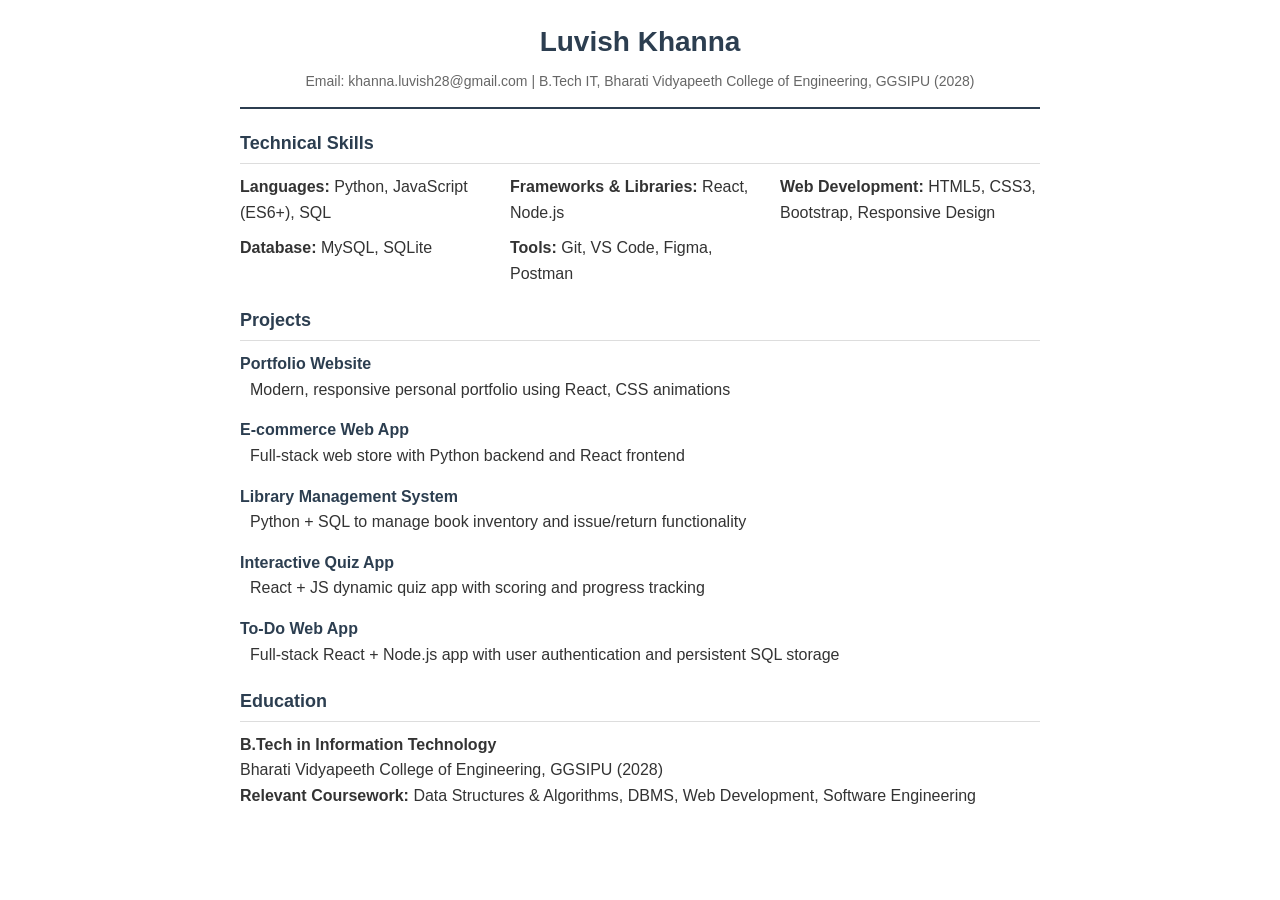
==== resume.html @ 37abd184 "initial commit" ====
<!DOCTYPE html>
<html>
<head>
    <style>
        body {
            font-family: 'Segoe UI', Arial, sans-serif;
            line-height: 1.6;
            color: #333;
            max-width: 800px;
            margin: 0 auto;
            padding: 20px;
        }
        .header {
            text-align: center;
            border-bottom: 2px solid #2c3e50;
            padding-bottom: 15px;
            margin-bottom: 20px;
        }
        .name {
            font-size: 28px;
            font-weight: bold;
            color: #2c3e50;
            margin-bottom: 5px;
        }
        .contact-info {
            font-size: 14px;
            color: #666;
        }
        .section {
            margin-bottom: 20px;
        }
        .section-title {
            font-size: 18px;
            font-weight: bold;
            color: #2c3e50;
            border-bottom: 1px solid #ddd;
            padding-bottom: 5px;
            margin-bottom: 10px;
        }
        .skills-grid {
            display: grid;
            grid-template-columns: repeat(auto-fit, minmax(200px, 1fr));
            gap: 10px;
        }
        .project-item {
            margin-bottom: 15px;
        }
        .project-title {
            font-weight: bold;
            color: #2c3e50;
        }
        .project-description {
            margin-left: 10px;
        }
    </style>
</head>
<body>
    <div class="header">
        <div class="name">Luvish Khanna</div>
        <div class="contact-info">
            Email: khanna.luvish28@gmail.com | B.Tech IT, Bharati Vidyapeeth College of Engineering, GGSIPU (2028)
        </div>
    </div>

    <div class="section">
        <div class="section-title">Technical Skills</div>
        <div class="skills-grid">
            <div><strong>Languages:</strong> Python, JavaScript (ES6+), SQL</div>
            <div><strong>Frameworks & Libraries:</strong> React, Node.js</div>
            <div><strong>Web Development:</strong> HTML5, CSS3, Bootstrap, Responsive Design</div>
            <div><strong>Database:</strong> MySQL, SQLite</div>
            <div><strong>Tools:</strong> Git, VS Code, Figma, Postman</div>
        </div>
    </div>

    <div class="section">
        <div class="section-title">Projects</div>
        
        <div class="project-item">
            <div class="project-title">Portfolio Website</div>
            <div class="project-description">Modern, responsive personal portfolio using React, CSS animations</div>
        </div>
        
        <div class="project-item">
            <div class="project-title">E-commerce Web App</div>
            <div class="project-description">Full-stack web store with Python backend and React frontend</div>
        </div>
        
        <div class="project-item">
            <div class="project-title">Library Management System</div>
            <div class="project-description">Python + SQL to manage book inventory and issue/return functionality</div>
        </div>
        
        <div class="project-item">
            <div class="project-title">Interactive Quiz App</div>
            <div class="project-description">React + JS dynamic quiz app with scoring and progress tracking</div>
        </div>
        
        <div class="project-item">
            <div class="project-title">To-Do Web App</div>
            <div class="project-description">Full-stack React + Node.js app with user authentication and persistent SQL storage</div>
        </div>
    </div>

    <div class="section">
        <div class="section-title">Education</div>
        <div><strong>B.Tech in Information Technology</strong></div>
        <div>Bharati Vidyapeeth College of Engineering, GGSIPU (2028)</div>
        <div><strong>Relevant Coursework:</strong> Data Structures & Algorithms, DBMS, Web Development, Software Engineering</div>
    </div>
</body>
</html>
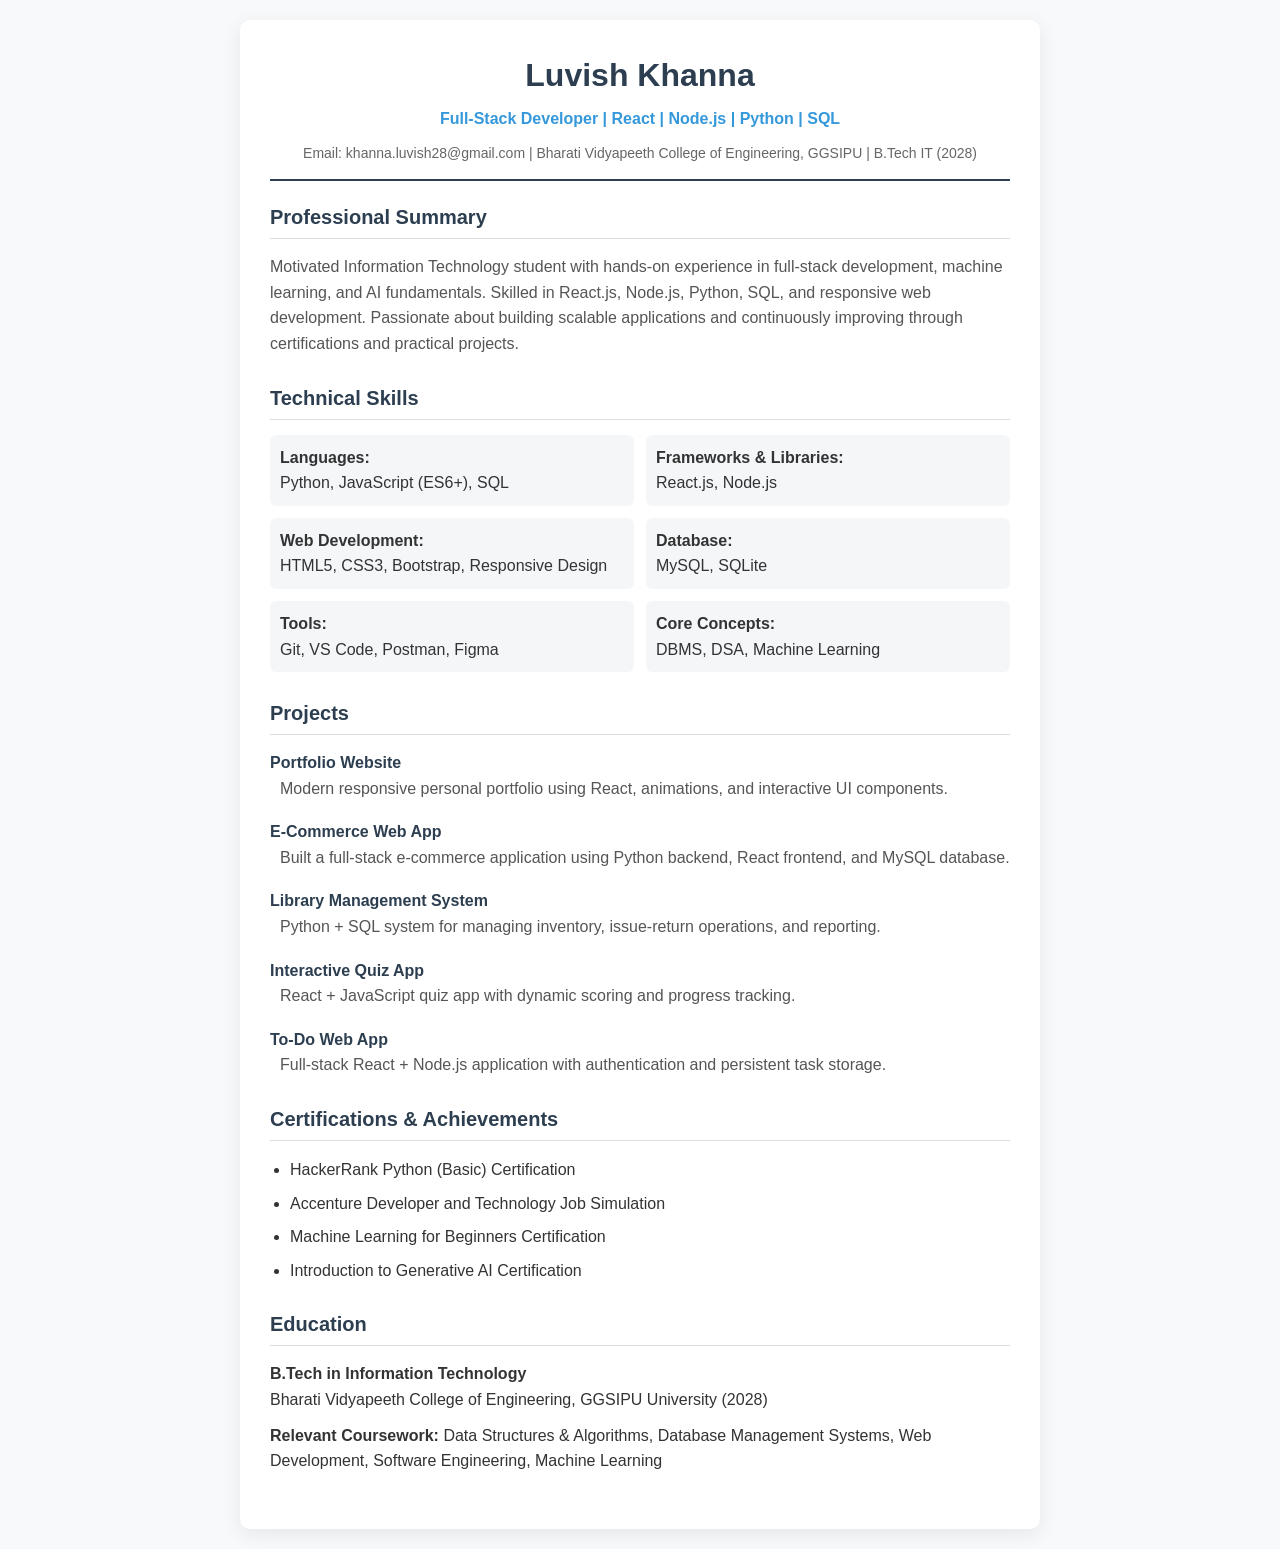
==== commit 1d7e087b: "Updated resume section and certifications" ====
--- a/resume.html
+++ b/resume.html
@@ -9,104 +9,243 @@
             max-width: 800px;
             margin: 0 auto;
             padding: 20px;
-        }
+            background: #f8f9fa;
+        }
+
+        .resume-container {
+            background: white;
+            padding: 30px;
+            border-radius: 10px;
+            box-shadow: 0 5px 20px rgba(0,0,0,0.08);
+        }
+
         .header {
             text-align: center;
             border-bottom: 2px solid #2c3e50;
             padding-bottom: 15px;
             margin-bottom: 20px;
         }
+
         .name {
-            font-size: 28px;
+            font-size: 32px;
             font-weight: bold;
             color: #2c3e50;
             margin-bottom: 5px;
         }
+
+        .role {
+            font-size: 16px;
+            color: #3498db;
+            font-weight: 600;
+            margin-bottom: 10px;
+        }
+
         .contact-info {
             font-size: 14px;
             color: #666;
         }
+
         .section {
-            margin-bottom: 20px;
-        }
+            margin-bottom: 25px;
+        }
+
         .section-title {
-            font-size: 18px;
+            font-size: 20px;
             font-weight: bold;
             color: #2c3e50;
             border-bottom: 1px solid #ddd;
             padding-bottom: 5px;
-            margin-bottom: 10px;
-        }
+            margin-bottom: 15px;
+        }
+
+        .summary {
+            color: #555;
+        }
+
         .skills-grid {
             display: grid;
-            grid-template-columns: repeat(auto-fit, minmax(200px, 1fr));
-            gap: 10px;
-        }
+            grid-template-columns: repeat(auto-fit, minmax(240px, 1fr));
+            gap: 12px;
+        }
+
+        .skill-box {
+            background: #f4f6f8;
+            padding: 10px;
+            border-radius: 6px;
+        }
+
         .project-item {
-            margin-bottom: 15px;
-        }
+            margin-bottom: 18px;
+        }
+
         .project-title {
             font-weight: bold;
             color: #2c3e50;
-        }
+            font-size: 16px;
+        }
+
         .project-description {
             margin-left: 10px;
+            color: #555;
+        }
+
+        ul {
+            padding-left: 20px;
+        }
+
+        li {
+            margin-bottom: 8px;
         }
     </style>
 </head>
+
 <body>
-    <div class="header">
-        <div class="name">Luvish Khanna</div>
-        <div class="contact-info">
-            Email: khanna.luvish28@gmail.com | B.Tech IT, Bharati Vidyapeeth College of Engineering, GGSIPU (2028)
-        </div>
+
+    <div class="resume-container">
+
+        <div class="header">
+            <div class="name">Luvish Khanna</div>
+
+            <div class="role">
+                Full-Stack Developer | React | Node.js | Python | SQL
+            </div>
+
+            <div class="contact-info">
+                Email: khanna.luvish28@gmail.com |
+                Bharati Vidyapeeth College of Engineering, GGSIPU |
+                B.Tech IT (2028)
+            </div>
+        </div>
+
+        <!-- SUMMARY -->
+
+        <div class="section">
+            <div class="section-title">Professional Summary</div>
+
+            <div class="summary">
+                Motivated Information Technology student with hands-on experience in
+                full-stack development, machine learning, and AI fundamentals.
+                Skilled in React.js, Node.js, Python, SQL, and responsive web development.
+                Passionate about building scalable applications and continuously improving
+                through certifications and practical projects.
+            </div>
+        </div>
+
+        <!-- SKILLS -->
+
+        <div class="section">
+            <div class="section-title">Technical Skills</div>
+
+            <div class="skills-grid">
+
+                <div class="skill-box">
+                    <strong>Languages:</strong><br>
+                    Python, JavaScript (ES6+), SQL
+                </div>
+
+                <div class="skill-box">
+                    <strong>Frameworks & Libraries:</strong><br>
+                    React.js, Node.js
+                </div>
+
+                <div class="skill-box">
+                    <strong>Web Development:</strong><br>
+                    HTML5, CSS3, Bootstrap, Responsive Design
+                </div>
+
+                <div class="skill-box">
+                    <strong>Database:</strong><br>
+                    MySQL, SQLite
+                </div>
+
+                <div class="skill-box">
+                    <strong>Tools:</strong><br>
+                    Git, VS Code, Postman, Figma
+                </div>
+
+                <div class="skill-box">
+                    <strong>Core Concepts:</strong><br>
+                    DBMS, DSA, Machine Learning
+                </div>
+
+            </div>
+        </div>
+
+        <!-- PROJECTS -->
+
+        <div class="section">
+            <div class="section-title">Projects</div>
+
+            <div class="project-item">
+                <div class="project-title">Portfolio Website</div>
+                <div class="project-description">
+                    Modern responsive personal portfolio using React, animations, and interactive UI components.
+                </div>
+            </div>
+
+            <div class="project-item">
+                <div class="project-title">E-Commerce Web App</div>
+                <div class="project-description">
+                    Built a full-stack e-commerce application using Python backend, React frontend, and MySQL database.
+                </div>
+            </div>
+
+            <div class="project-item">
+                <div class="project-title">Library Management System</div>
+                <div class="project-description">
+                    Python + SQL system for managing inventory, issue-return operations, and reporting.
+                </div>
+            </div>
+
+            <div class="project-item">
+                <div class="project-title">Interactive Quiz App</div>
+                <div class="project-description">
+                    React + JavaScript quiz app with dynamic scoring and progress tracking.
+                </div>
+            </div>
+
+            <div class="project-item">
+                <div class="project-title">To-Do Web App</div>
+                <div class="project-description">
+                    Full-stack React + Node.js application with authentication and persistent task storage.
+                </div>
+            </div>
+        </div>
+
+        <!-- CERTIFICATIONS -->
+
+        <div class="section">
+            <div class="section-title">Certifications & Achievements</div>
+
+            <ul>
+                <li>HackerRank Python (Basic) Certification</li>
+                <li>Accenture Developer and Technology Job Simulation</li>
+                <li>Machine Learning for Beginners Certification</li>
+                <li>Introduction to Generative AI Certification</li>
+            </ul>
+        </div>
+
+        <!-- EDUCATION -->
+
+        <div class="section">
+            <div class="section-title">Education</div>
+
+            <div>
+                <strong>B.Tech in Information Technology</strong>
+            </div>
+
+            <div>
+                Bharati Vidyapeeth College of Engineering, GGSIPU University (2028)
+            </div>
+
+            <div style="margin-top:10px;">
+                <strong>Relevant Coursework:</strong>
+                Data Structures & Algorithms, Database Management Systems,
+                Web Development, Software Engineering, Machine Learning
+            </div>
+        </div>
+
     </div>
 
-    <div class="section">
-        <div class="section-title">Technical Skills</div>
-        <div class="skills-grid">
-            <div><strong>Languages:</strong> Python, JavaScript (ES6+), SQL</div>
-            <div><strong>Frameworks & Libraries:</strong> React, Node.js</div>
-            <div><strong>Web Development:</strong> HTML5, CSS3, Bootstrap, Responsive Design</div>
-            <div><strong>Database:</strong> MySQL, SQLite</div>
-            <div><strong>Tools:</strong> Git, VS Code, Figma, Postman</div>
-        </div>
-    </div>
-
-    <div class="section">
-        <div class="section-title">Projects</div>
-        
-        <div class="project-item">
-            <div class="project-title">Portfolio Website</div>
-            <div class="project-description">Modern, responsive personal portfolio using React, CSS animations</div>
-        </div>
-        
-        <div class="project-item">
-            <div class="project-title">E-commerce Web App</div>
-            <div class="project-description">Full-stack web store with Python backend and React frontend</div>
-        </div>
-        
-        <div class="project-item">
-            <div class="project-title">Library Management System</div>
-            <div class="project-description">Python + SQL to manage book inventory and issue/return functionality</div>
-        </div>
-        
-        <div class="project-item">
-            <div class="project-title">Interactive Quiz App</div>
-            <div class="project-description">React + JS dynamic quiz app with scoring and progress tracking</div>
-        </div>
-        
-        <div class="project-item">
-            <div class="project-title">To-Do Web App</div>
-            <div class="project-description">Full-stack React + Node.js app with user authentication and persistent SQL storage</div>
-        </div>
-    </div>
-
-    <div class="section">
-        <div class="section-title">Education</div>
-        <div><strong>B.Tech in Information Technology</strong></div>
-        <div>Bharati Vidyapeeth College of Engineering, GGSIPU (2028)</div>
-        <div><strong>Relevant Coursework:</strong> Data Structures & Algorithms, DBMS, Web Development, Software Engineering</div>
-    </div>
 </body>
 </html>
